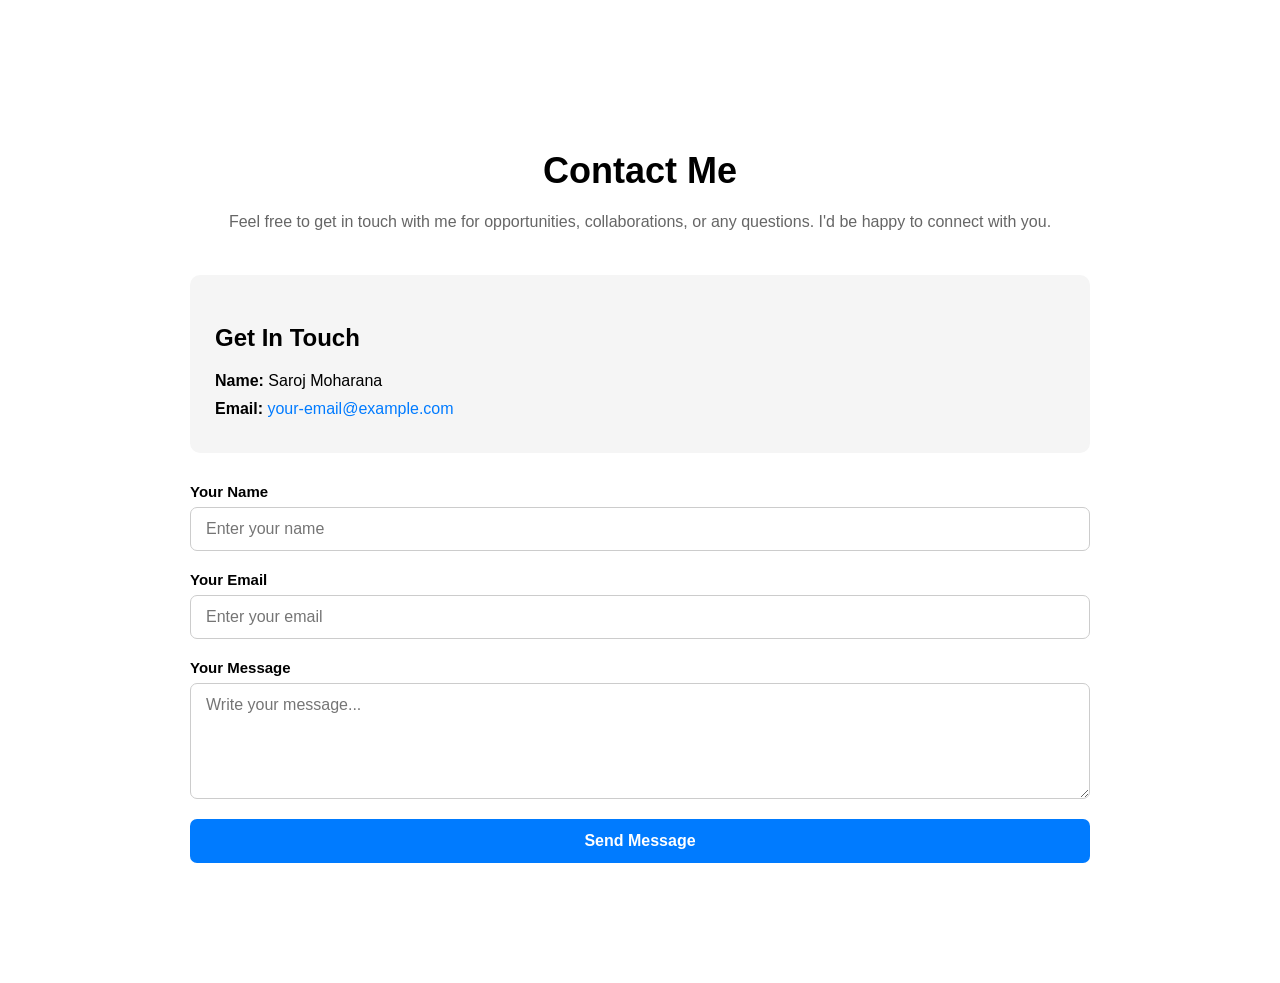
==== contact.html @ 1f867e73 "Add files via upload" ====
<!DOCTYPE html>
<html lang="en">
<head>
    <meta charset="UTF-8">
    <meta name="viewport" content="width=device-width, initial-scale=1.0">
    <title>Document</title>
    <link rel="stylesheet" href="contact.css">
</head>
<body>
    <section class="contact" id="contact">
    <h2>Contact Me</h2>

    <p>
        Feel free to get in touch with me for opportunities, collaborations,
        or any questions. I'd be happy to connect with you.
    </p>

    <div class="contact-info">
        <h3>Get In Touch</h3>

        <p>
            <strong>Name:</strong> Saroj Moharana
        </p>

        <p>
            <strong>Email:</strong>
            <a href="mailto:your-email@example.com">
                your-email@example.com
            </a>
        </p>
    </div>

    <form class="contact-form">
        <div>
            <label for="name">Your Name</label>
            <input 
                type="text" 
                id="name" 
                name="name" 
                placeholder="Enter your name"
                required
            >
        </div>

        <div>
            <label for="email">Your Email</label>
            <input 
                type="email" 
                id="email" 
                name="email" 
                placeholder="Enter your email"
                required
            >
        </div>

        <div>
            <label for="message">Your Message</label>
            <textarea 
                id="message" 
                name="message" 
                rows="5" 
                placeholder="Write your message..."
                required
            ></textarea>
        </div>

        <button type="submit">Send Message</button>
    </form>
</section>
</body>
</html>
---- contact.css ----
/* =========================
   CONTACT SECTION
========================= */

.contact {
    max-width: 900px;
    margin: 80px auto;
    padding: 40px;
    font-family: Arial, sans-serif;
}

.contact h2 {
    text-align: center;
    font-size: 36px;
    margin-bottom: 15px;
}

.contact > p {
    text-align: center;
    font-size: 16px;
    line-height: 1.7;
    margin-bottom: 40px;
    color: #666;
}


/* =========================
   CONTACT INFORMATION
========================= */

.contact-info {
    background-color: #f5f5f5;
    padding: 25px;
    border-radius: 10px;
    margin-bottom: 30px;
}

.contact-info h3 {
    margin-bottom: 20px;
    font-size: 24px;
}

.contact-info p {
    margin: 10px 0;
    font-size: 16px;
}

.contact-info a {
    text-decoration: none;
    color: #007bff;
}

.contact-info a:hover {
    text-decoration: underline;
}


/* =========================
   CONTACT FORM
========================= */

.contact-form {
    display: flex;
    flex-direction: column;
    gap: 20px;
}

.contact-form div {
    display: flex;
    flex-direction: column;
}

.contact-form label {
    font-size: 15px;
    font-weight: bold;
    margin-bottom: 7px;
}

.contact-form input,
.contact-form textarea {
    width: 100%;
    padding: 12px 15px;

    font-size: 16px;
    font-family: inherit;

    border: 1px solid #ccc;
    border-radius: 7px;
    outline: none;

    box-sizing: border-box;

    transition: 0.3s;
}


/* Input Focus Effect */

.contact-form input:focus,
.contact-form textarea:focus {
    border-color: #007bff;
    box-shadow: 0 0 5px rgba(0, 123, 255, 0.25);
}


/* Prevent textarea resizing horizontally */

.contact-form textarea {
    resize: vertical;
}


/* =========================
   SEND BUTTON
========================= */

.contact-form button {
    padding: 13px 25px;

    background-color: #007bff;
    color: white;

    border: none;
    border-radius: 7px;

    font-size: 16px;
    font-weight: bold;

    cursor: pointer;

    transition: 0.3s;
}

.contact-form button:hover {
    background-color: #0056b3;
    transform: translateY(-2px);
}


/* =========================
   MOBILE RESPONSIVE
========================= */

@media (max-width: 600px) {

    .contact {
        margin: 40px auto;
        padding: 20px;
    }

    .contact h2 {
        font-size: 28px;
    }

    .contact-info {
        padding: 20px;
    }

    .contact-form button {
        width: 100%;
    }
}
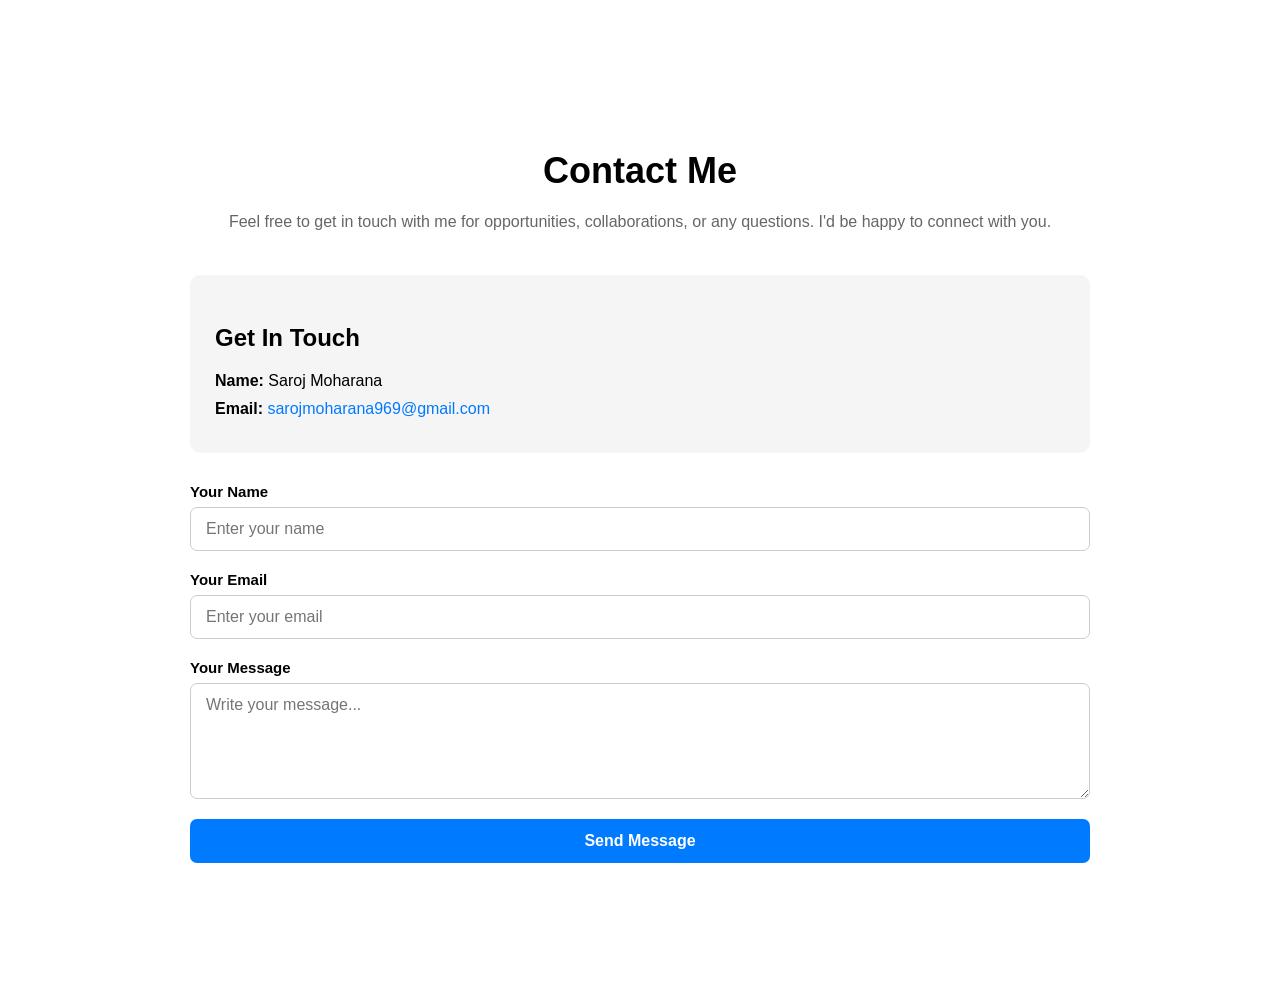
==== commit c3a55d0d: "Update contact.html" ====
--- a/contact.html
+++ b/contact.html
@@ -24,8 +24,8 @@
 
         <p>
             <strong>Email:</strong>
-            <a href="mailto:your-email@example.com">
-                your-email@example.com
+            <a href="mailto:sarojmoharana969@gmail.com">
+                sarojmoharana969@gmail.com
             </a>
         </p>
     </div>
@@ -68,4 +68,4 @@
     </form>
 </section>
 </body>
-</html>+</html>
